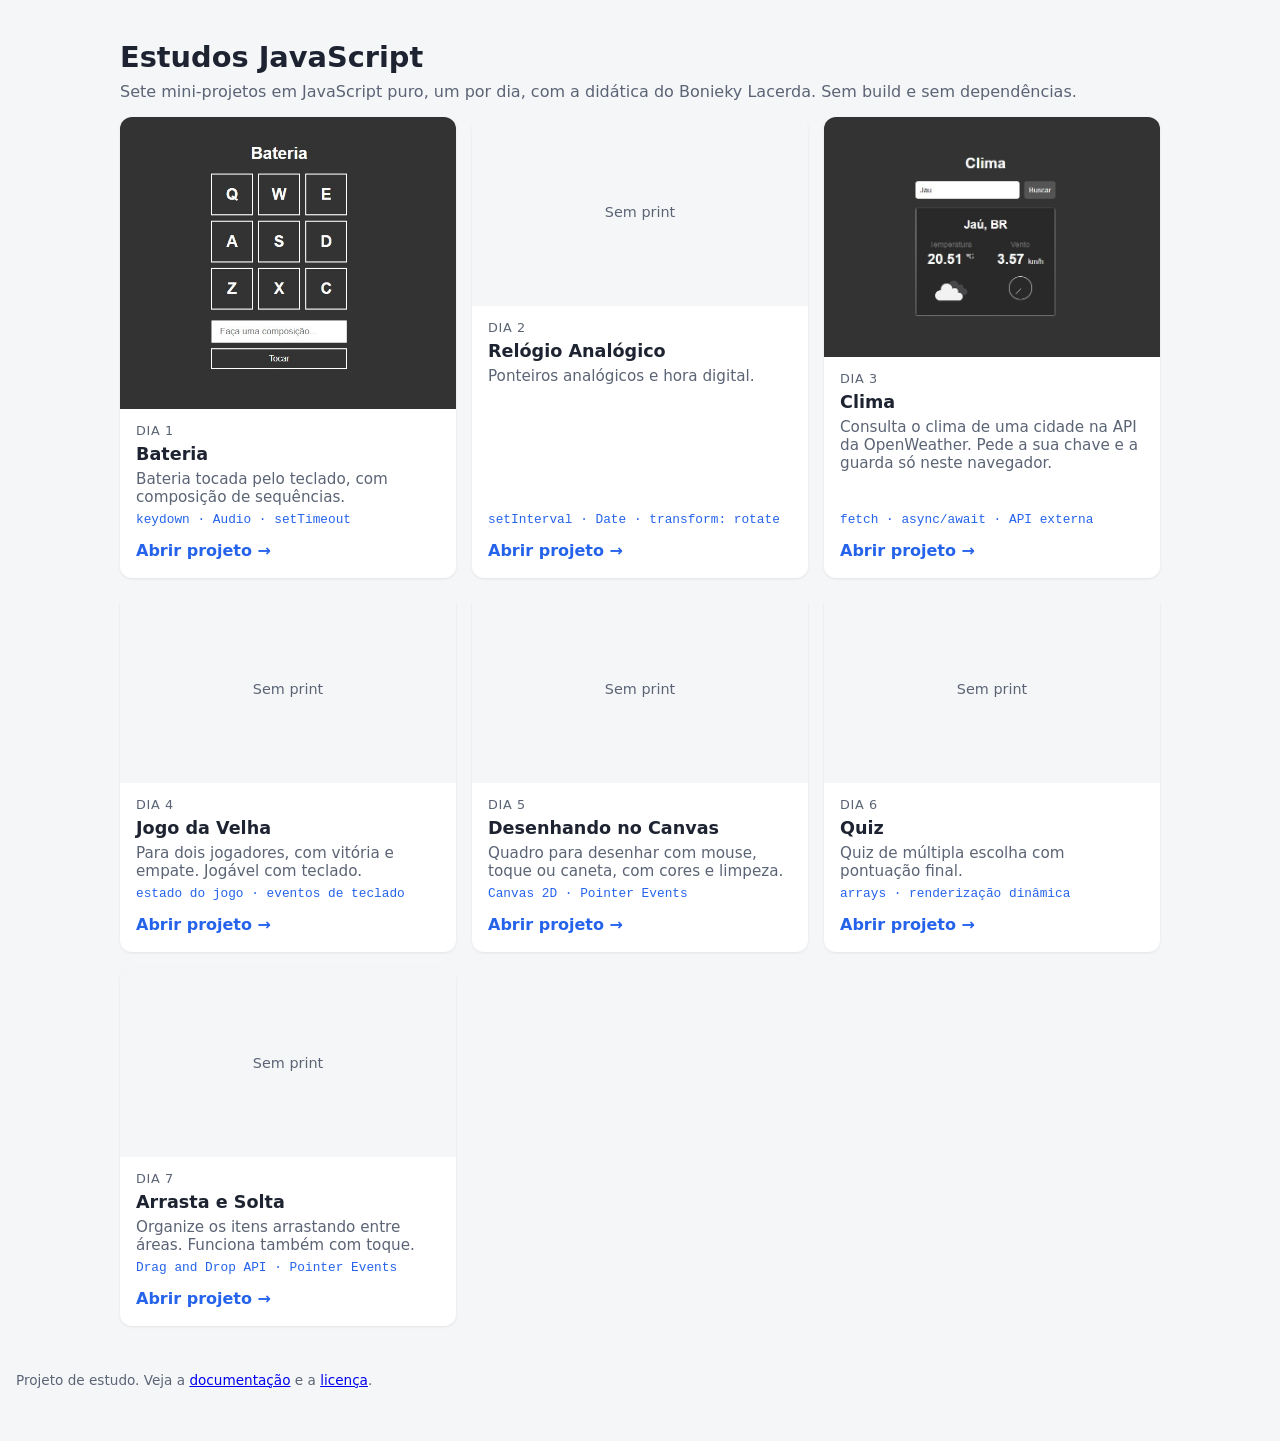
==== index.html @ 2f46254a "refactor: remove chave exposta, adiciona galeria, testes e suporte a toque - Clima: chave da OpenWea" ====
<!DOCTYPE html>
<html lang="pt-BR">
<head>
    <meta charset="UTF-8">
    <meta name="viewport" content="width=device-width, initial-scale=1.0">
    <meta name="description" content="7 mini-projetos em JavaScript puro: bateria, relógio, clima, jogo da velha, canvas, quiz e arrasta e solta.">
    <title>Estudos JavaScript — 7 projetos</title>
    <style>
        :root {
            --bg: #f5f6f8;
            --card: #ffffff;
            --text: #1d2330;
            --muted: #5b6475;
            --accent: #2563eb;
        }
        @media (prefers-color-scheme: dark) {
            :root:not([data-theme="light"]) {
                --bg: #12151c;
                --card: #1c212c;
                --text: #e8ebf2;
                --muted: #9aa3b5;
                --accent: #7aa7ff;
            }
        }
        * { box-sizing: border-box; }
        body {
            margin: 0;
            padding: 16px;
            font-family: system-ui, -apple-system, "Segoe UI", Roboto, sans-serif;
            background: var(--bg);
            color: var(--text);
        }
        header, main { max-width: 1040px; margin: 0 auto; }
        h1 { margin: 24px 0 8px; font-size: 1.8rem; }
        header p { color: var(--muted); margin: 0 0 16px; }
        .grid {
            display: grid;
            gap: 16px;
            grid-template-columns: repeat(auto-fill, minmax(260px, 1fr));
            padding-bottom: 32px;
        }
        .card {
            background: var(--card);
            border-radius: 12px;
            overflow: hidden;
            display: flex;
            flex-direction: column;
            box-shadow: 0 1px 3px rgba(0, 0, 0, 0.08);
        }
        .card .thumb {
            aspect-ratio: 16 / 9;
            background: var(--bg);
            display: flex;
            align-items: center;
            justify-content: center;
            color: var(--muted);
            font-size: 0.9rem;
        }
        .card .thumb img { width: 100%; height: 100%; object-fit: cover; }
        .card .body { padding: 14px 16px 18px; display: flex; flex-direction: column; gap: 6px; flex: 1; }
        .card .day { color: var(--muted); font-size: 0.8rem; text-transform: uppercase; letter-spacing: 0.05em; }
        .card h2 { margin: 0; font-size: 1.1rem; }
        .card p { margin: 0; color: var(--muted); font-size: 0.95rem; flex: 1; }
        .card code { font-size: 0.8rem; color: var(--accent); }
        .card a {
            margin-top: 8px;
            align-self: flex-start;
            color: var(--accent);
            font-weight: 600;
            text-decoration: none;
        }
        .card a:focus-visible, .card a:hover { text-decoration: underline; }
        footer { color: var(--muted); font-size: 0.85rem; padding: 0 0 24px; }
    </style>
</head>
<body>
    <header>
        <h1>Estudos JavaScript</h1>
        <p>Sete mini-projetos em JavaScript puro, um por dia, com a didática do Bonieky Lacerda. Sem build e sem dependências.</p>
    </header>

    <main class="grid">
        <article class="card">
            <div class="thumb"><img src="01-bateria/print.jpg" alt="Print do projeto Bateria" /></div>
            <div class="body">
                <span class="day">Dia 1</span>
                <h2>Bateria</h2>
                <p>Bateria tocada pelo teclado, com composição de sequências.</p>
                <code>keydown · Audio · setTimeout</code>
                <a href="01-bateria/">Abrir projeto →</a>
            </div>
        </article>

        <article class="card">
            <div class="thumb"><span>Sem print</span></div>
            <div class="body">
                <span class="day">Dia 2</span>
                <h2>Relógio Analógico</h2>
                <p>Ponteiros analógicos e hora digital.</p>
                <code>setInterval · Date · transform: rotate</code>
                <a href="02-relogio-analogico/">Abrir projeto →</a>
            </div>
        </article>

        <article class="card">
            <div class="thumb"><img src="03-clima/print.jpg" alt="Print do projeto Clima" /></div>
            <div class="body">
                <span class="day">Dia 3</span>
                <h2>Clima</h2>
                <p>Consulta o clima de uma cidade na API da OpenWeather. Pede a sua chave e a guarda só neste navegador.</p>
                <code>fetch · async/await · API externa</code>
                <a href="03-clima/">Abrir projeto →</a>
            </div>
        </article>

        <article class="card">
            <div class="thumb"><span>Sem print</span></div>
            <div class="body">
                <span class="day">Dia 4</span>
                <h2>Jogo da Velha</h2>
                <p>Para dois jogadores, com vitória e empate. Jogável com teclado.</p>
                <code>estado do jogo · eventos de teclado</code>
                <a href="04-jogo-da-velha/">Abrir projeto →</a>
            </div>
        </article>

        <article class="card">
            <div class="thumb"><span>Sem print</span></div>
            <div class="body">
                <span class="day">Dia 5</span>
                <h2>Desenhando no Canvas</h2>
                <p>Quadro para desenhar com mouse, toque ou caneta, com cores e limpeza.</p>
                <code>Canvas 2D · Pointer Events</code>
                <a href="05-canvas/">Abrir projeto →</a>
            </div>
        </article>

        <article class="card">
            <div class="thumb"><span>Sem print</span></div>
            <div class="body">
                <span class="day">Dia 6</span>
                <h2>Quiz</h2>
                <p>Quiz de múltipla escolha com pontuação final.</p>
                <code>arrays · renderização dinâmica</code>
                <a href="06-quiz/">Abrir projeto →</a>
            </div>
        </article>

        <article class="card">
            <div class="thumb"><span>Sem print</span></div>
            <div class="body">
                <span class="day">Dia 7</span>
                <h2>Arrasta e Solta</h2>
                <p>Organize os itens arrastando entre áreas. Funciona também com toque.</p>
                <code>Drag and Drop API · Pointer Events</code>
                <a href="07-arrasta-e-solta/">Abrir projeto →</a>
            </div>
        </article>
    </main>

    <footer>
        <p>Projeto de estudo. Veja a <a href="README.md">documentação</a> e a <a href="LICENSE">licença</a>.</p>
    </footer>
</body>
</html>
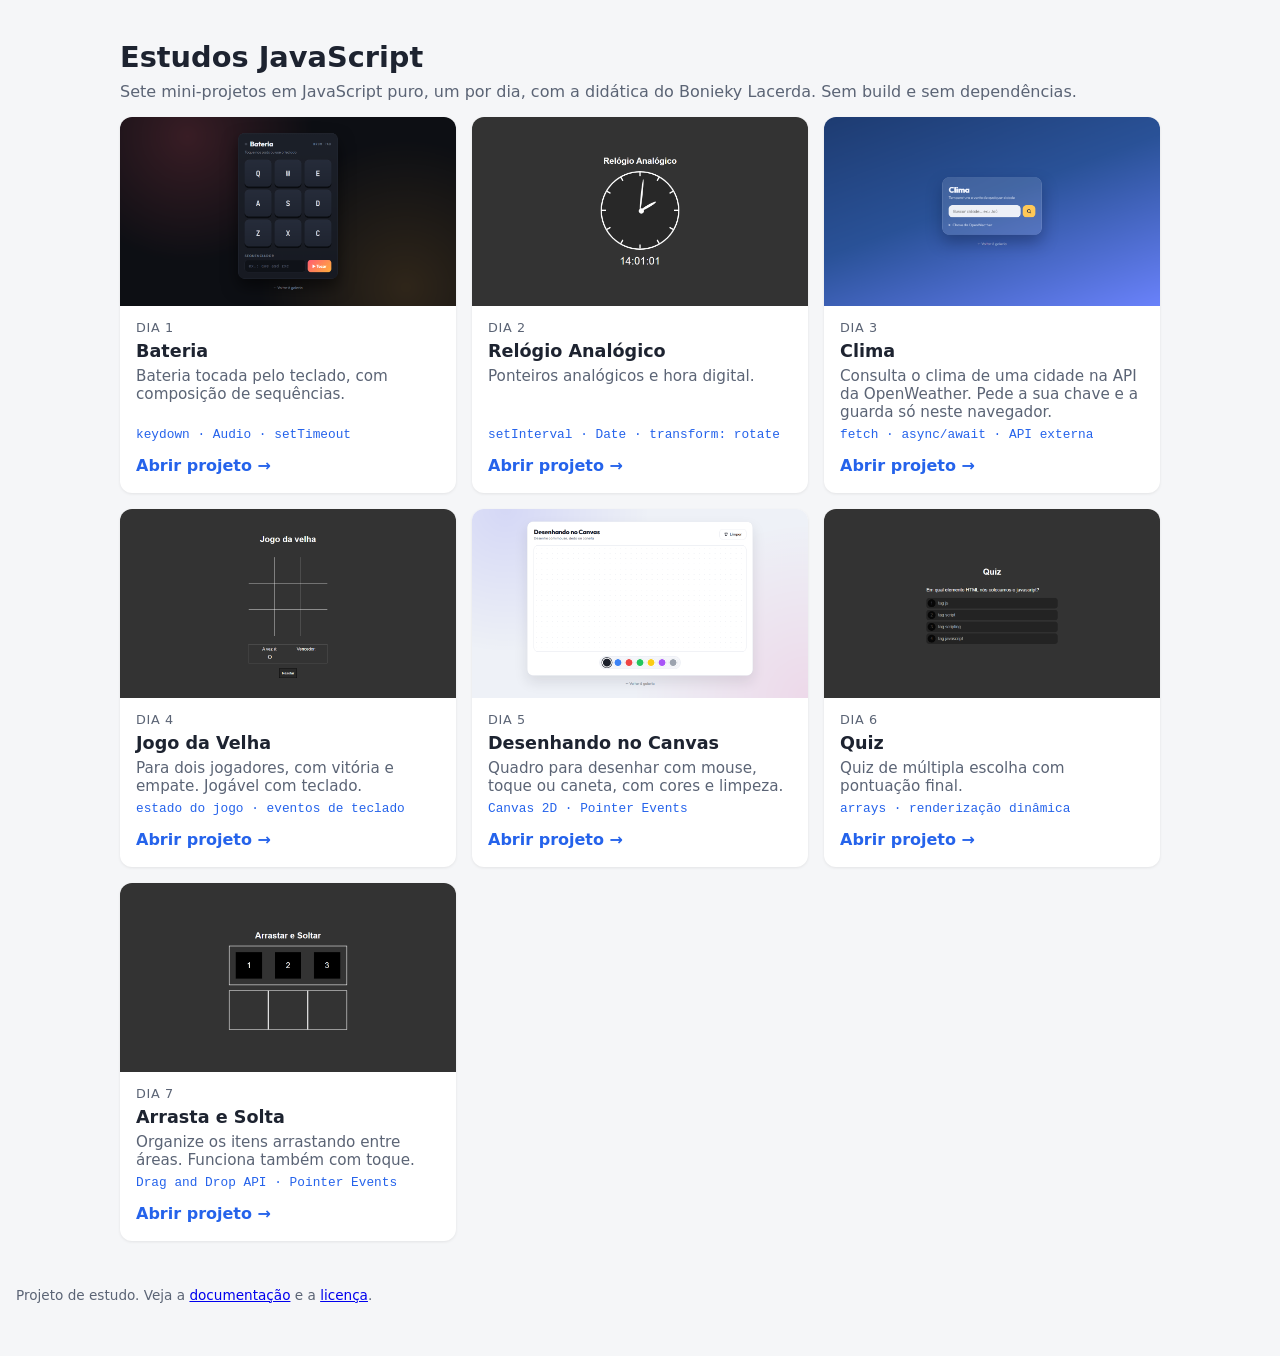
==== commit aaf38548: "style: redesenha Clima e Canvas e adiciona prints na galeria - Clima: cartão com efeito de vidro, bu" ====
--- a/index.html
+++ b/index.html
@@ -81,7 +81,7 @@
 
     <main class="grid">
         <article class="card">
-            <div class="thumb"><img src="01-bateria/print.jpg" alt="Print do projeto Bateria" /></div>
+            <div class="thumb"><img src="01-bateria/print.png" alt="Print do projeto Bateria" /></div>
             <div class="body">
                 <span class="day">Dia 1</span>
                 <h2>Bateria</h2>
@@ -92,7 +92,7 @@
         </article>
 
         <article class="card">
-            <div class="thumb"><span>Sem print</span></div>
+            <div class="thumb"><img src="02-relogio-analogico/print.png" alt="Print do projeto Relógio Analógico" loading="lazy" /></div>
             <div class="body">
                 <span class="day">Dia 2</span>
                 <h2>Relógio Analógico</h2>
@@ -103,7 +103,7 @@
         </article>
 
         <article class="card">
-            <div class="thumb"><img src="03-clima/print.jpg" alt="Print do projeto Clima" /></div>
+            <div class="thumb"><img src="03-clima/print.png" alt="Print do projeto Clima" /></div>
             <div class="body">
                 <span class="day">Dia 3</span>
                 <h2>Clima</h2>
@@ -114,7 +114,7 @@
         </article>
 
         <article class="card">
-            <div class="thumb"><span>Sem print</span></div>
+            <div class="thumb"><img src="04-jogo-da-velha/print.png" alt="Print do projeto Jogo da Velha" loading="lazy" /></div>
             <div class="body">
                 <span class="day">Dia 4</span>
                 <h2>Jogo da Velha</h2>
@@ -125,7 +125,7 @@
         </article>
 
         <article class="card">
-            <div class="thumb"><span>Sem print</span></div>
+            <div class="thumb"><img src="05-canvas/print.png" alt="Print do projeto Desenhando no Canvas" loading="lazy" /></div>
             <div class="body">
                 <span class="day">Dia 5</span>
                 <h2>Desenhando no Canvas</h2>
@@ -136,7 +136,7 @@
         </article>
 
         <article class="card">
-            <div class="thumb"><span>Sem print</span></div>
+            <div class="thumb"><img src="06-quiz/print.png" alt="Print do projeto Quiz" loading="lazy" /></div>
             <div class="body">
                 <span class="day">Dia 6</span>
                 <h2>Quiz</h2>
@@ -147,7 +147,7 @@
         </article>
 
         <article class="card">
-            <div class="thumb"><span>Sem print</span></div>
+            <div class="thumb"><img src="07-arrasta-e-solta/print.png" alt="Print do projeto Arrasta e Solta" loading="lazy" /></div>
             <div class="body">
                 <span class="day">Dia 7</span>
                 <h2>Arrasta e Solta</h2>
